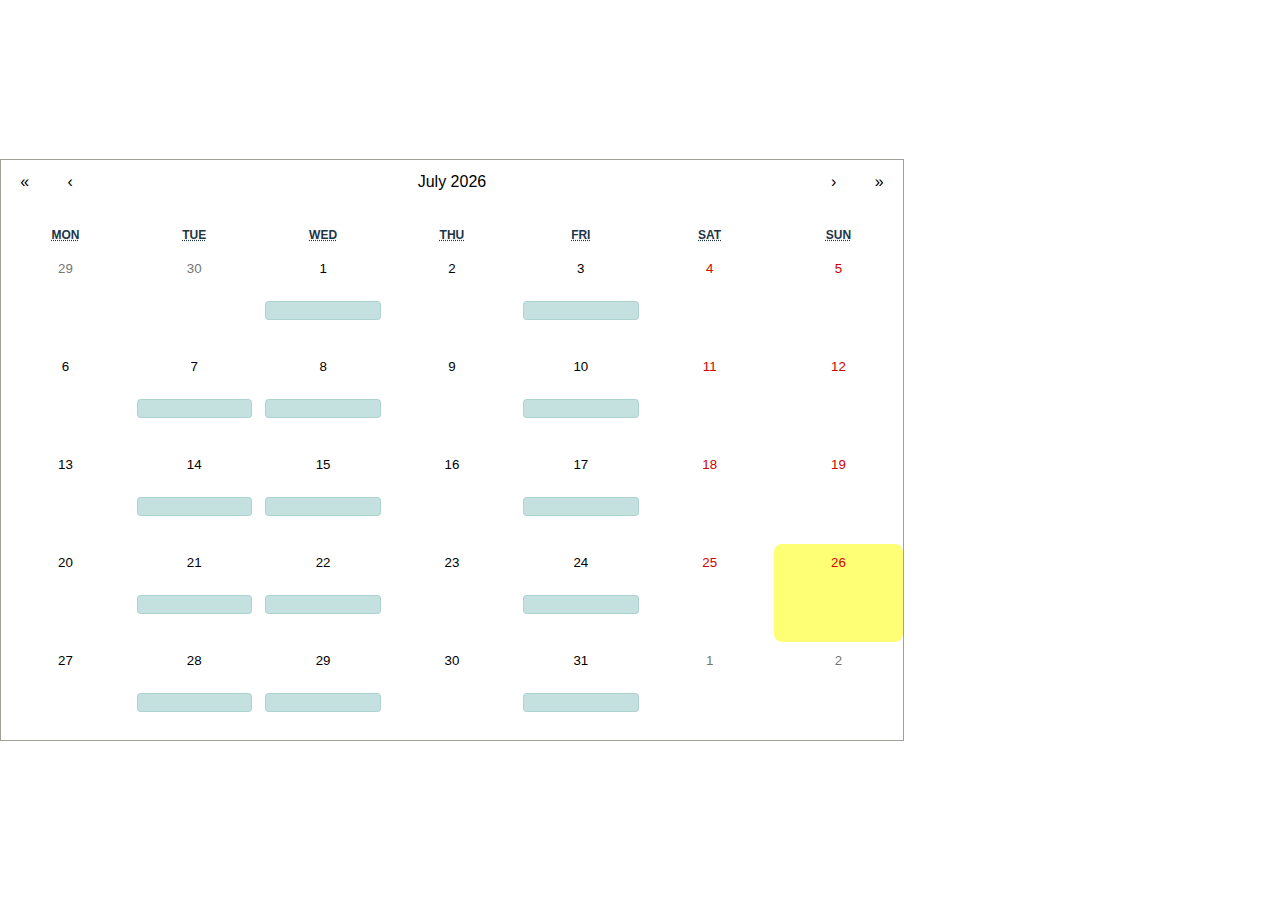
==== classbooking/index.html @ 89979f80 "update classbooking" ====
<!doctype html>
<html lang="en">
  <head>
    <meta charset="UTF-8" />
    <link rel="icon" type="image/svg+xml" href="./vite.svg" />
    <meta name="viewport" content="width=device-width, initial-scale=1.0" />
    <title>Vite + React + TS</title>
    <script type="module" crossorigin src="./assets/index-D2__f5T7.js"></script>
    <link rel="stylesheet" crossorigin href="./assets/index-FlWIGZBQ.css">
  </head>
  <body>
    <div id="root"></div>
  </body>
</html>
---- classbooking/assets/index-FlWIGZBQ.css ----
.react-calendar{width:350px;max-width:100%;background:#fff;border:1px solid #a0a096;font-family:Arial,Helvetica,sans-serif;line-height:1.125em}.react-calendar--doubleView{width:700px}.react-calendar--doubleView .react-calendar__viewContainer{display:flex;margin:-.5em}.react-calendar--doubleView .react-calendar__viewContainer>*{width:50%;margin:.5em}.react-calendar,.react-calendar *,.react-calendar *:before,.react-calendar *:after{-moz-box-sizing:border-box;-webkit-box-sizing:border-box;box-sizing:border-box}.react-calendar button{margin:0;border:0;outline:none}.react-calendar button:enabled:hover{cursor:pointer}.react-calendar__navigation{display:flex;height:44px;margin-bottom:1em}.react-calendar__navigation button{min-width:44px;background:none}.react-calendar__navigation button:disabled{background-color:#f0f0f0}.react-calendar__navigation button:enabled:hover,.react-calendar__navigation button:enabled:focus{background-color:#e6e6e6}.react-calendar__month-view__weekdays{text-align:center;text-transform:uppercase;font:inherit;font-size:.75em;font-weight:700}.react-calendar__month-view__weekdays__weekday{padding:.5em}.react-calendar__month-view__weekNumbers .react-calendar__tile{display:flex;align-items:center;justify-content:center;font:inherit;font-size:.75em;font-weight:700}.react-calendar__month-view__days__day--weekend{color:#d10000}.react-calendar__month-view__days__day--neighboringMonth,.react-calendar__decade-view__years__year--neighboringDecade,.react-calendar__century-view__decades__decade--neighboringCentury{color:#757575}.react-calendar__year-view .react-calendar__tile,.react-calendar__decade-view .react-calendar__tile,.react-calendar__century-view .react-calendar__tile{padding:2em .5em}.react-calendar__tile{max-width:100%;padding:10px 6.6667px;background:none;text-align:center;line-height:16px;font:inherit;font-size:.833em}.react-calendar__tile:disabled{background-color:#f0f0f0;color:#ababab}.react-calendar__month-view__days__day--neighboringMonth:disabled,.react-calendar__decade-view__years__year--neighboringDecade:disabled,.react-calendar__century-view__decades__decade--neighboringCentury:disabled{color:#cdcdcd}.react-calendar__tile:enabled:hover,.react-calendar__tile:enabled:focus{background-color:#e6e6e6}.react-calendar__tile--now{background:#ffff76}.react-calendar__tile--now:enabled:hover,.react-calendar__tile--now:enabled:focus{background:#ffffa9}.react-calendar__tile--hasActive{background:#76baff}.react-calendar__tile--hasActive:enabled:hover,.react-calendar__tile--hasActive:enabled:focus{background:#a9d4ff}.react-calendar__tile--active{background:#006edc;color:#fff}.react-calendar__tile--active:enabled:hover,.react-calendar__tile--active:enabled:focus{background:#1087ff}.react-calendar--selectRange .react-calendar__tile--hover{background-color:#e6e6e6}.day-cell{position:relative;height:60px}.react-calendar{width:100%!important}.event-block{position:absolute;left:0;right:0;background-color:#007bffb3;border:1px solid #007bff;border-radius:4px;overflow:hidden;text-overflow:ellipsis;white-space:nowrap;padding:0;box-sizing:border-box}.event-block.enable{background-color:#97cac58e;border:1px solid #97cac58e}.event-block.booking{background-color:#e68168;border:1px solid #e68168}:root{font-family:Inter,system-ui,Avenir,Helvetica,Arial,sans-serif;line-height:1.5;font-weight:400;color-scheme:light dark;color:#ffffffde;background-color:#242424;font-synthesis:none;text-rendering:optimizeLegibility;-webkit-font-smoothing:antialiased;-moz-osx-font-smoothing:grayscale}a{font-weight:500;color:#646cff;text-decoration:inherit}a:hover{color:#535bf2}body{margin:0;display:flex;place-items:center;min-width:320px;min-height:100vh}h1{font-size:3.2em;line-height:1.1}button{border-radius:8px;border:1px solid transparent;padding:.6em 1.2em;font-size:1em;font-weight:500;font-family:inherit;background-color:#1a1a1a;cursor:pointer;transition:border-color .25s}button:hover{border-color:#646cff}button:focus,button:focus-visible{outline:4px auto -webkit-focus-ring-color}@media (prefers-color-scheme: light){:root{color:#213547;background-color:#fff}a:hover{color:#747bff}button{background-color:#f9f9f9}}
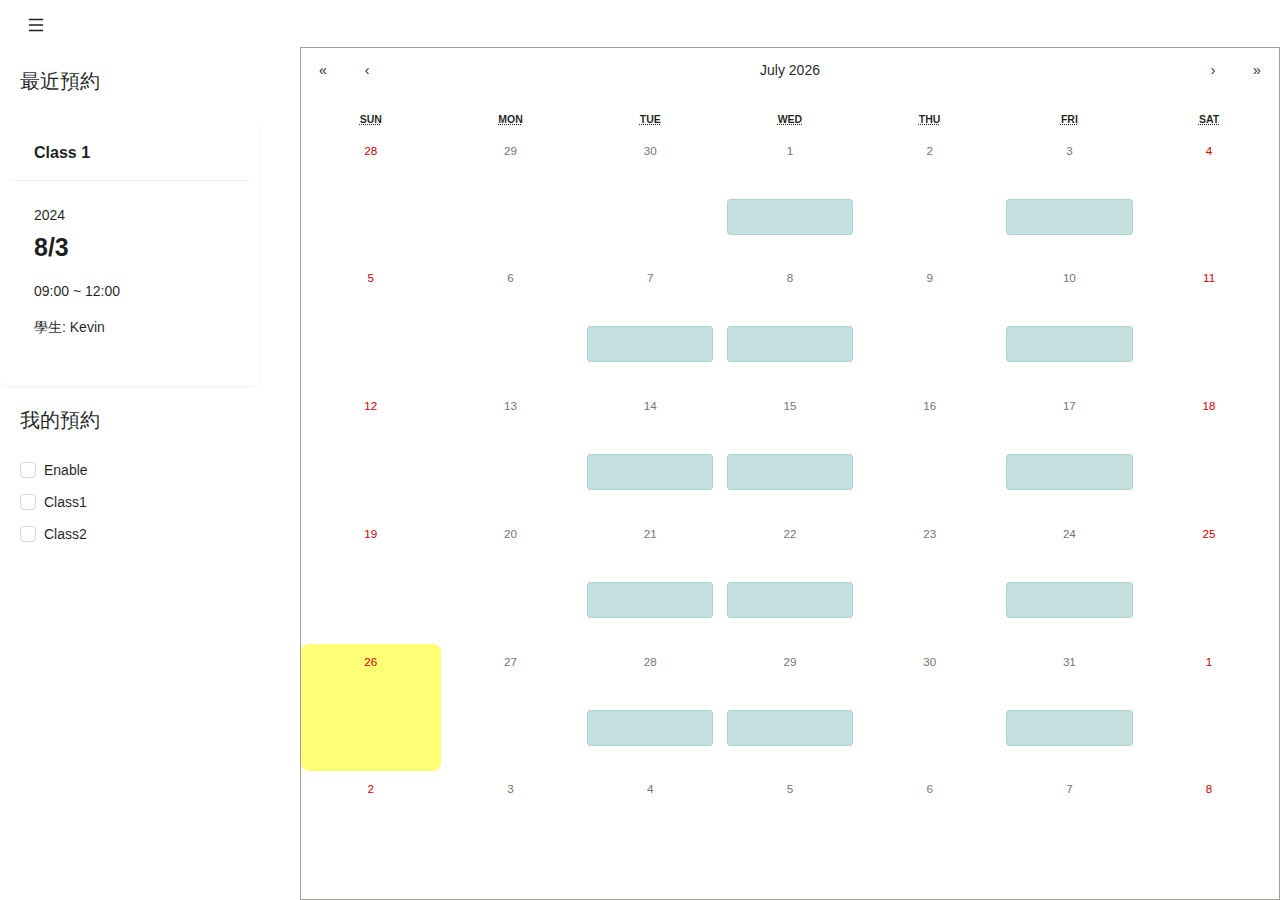
==== commit 1f1e9a9d: "update: antd UI" ====
--- a/classbooking/index.html
+++ b/classbooking/index.html
@@ -5,8 +5,8 @@
     <link rel="icon" type="image/svg+xml" href="./vite.svg" />
     <meta name="viewport" content="width=device-width, initial-scale=1.0" />
     <title>Vite + React + TS</title>
-    <script type="module" crossorigin src="./assets/index-D2__f5T7.js"></script>
-    <link rel="stylesheet" crossorigin href="./assets/index-FlWIGZBQ.css">
+    <script type="module" crossorigin src="./assets/index-CDmDq1iK.js"></script>
+    <link rel="stylesheet" crossorigin href="./assets/index-DyQu7ZlV.css">
   </head>
   <body>
     <div id="root"></div>
--- a/classbooking/assets/index-DyQu7ZlV.css
+++ b/classbooking/assets/index-DyQu7ZlV.css
@@ -0,0 +1 @@
+.react-calendar{width:350px;max-width:100%;background:#fff;border:1px solid #a0a096;font-family:Arial,Helvetica,sans-serif;line-height:1.125em}.react-calendar--doubleView{width:700px}.react-calendar--doubleView .react-calendar__viewContainer{display:flex;margin:-.5em}.react-calendar--doubleView .react-calendar__viewContainer>*{width:50%;margin:.5em}.react-calendar,.react-calendar *,.react-calendar *:before,.react-calendar *:after{-moz-box-sizing:border-box;-webkit-box-sizing:border-box;box-sizing:border-box}.react-calendar button{margin:0;border:0;outline:none}.react-calendar button:enabled:hover{cursor:pointer}.react-calendar__navigation{display:flex;height:44px;margin-bottom:1em}.react-calendar__navigation button{min-width:44px;background:none}.react-calendar__navigation button:disabled{background-color:#f0f0f0}.react-calendar__navigation button:enabled:hover,.react-calendar__navigation button:enabled:focus{background-color:#e6e6e6}.react-calendar__month-view__weekdays{text-align:center;text-transform:uppercase;font:inherit;font-size:.75em;font-weight:700}.react-calendar__month-view__weekdays__weekday{padding:.5em}.react-calendar__month-view__weekNumbers .react-calendar__tile{display:flex;align-items:center;justify-content:center;font:inherit;font-size:.75em;font-weight:700}.react-calendar__month-view__days__day--neighboringMonth,.react-calendar__decade-view__years__year--neighboringDecade,.react-calendar__century-view__decades__decade--neighboringCentury{color:#757575}.react-calendar__year-view .react-calendar__tile,.react-calendar__decade-view .react-calendar__tile,.react-calendar__century-view .react-calendar__tile{padding:2em .5em}.react-calendar__tile{max-width:100%;padding:10px 6.6667px;background:none;text-align:center;line-height:16px;font:inherit;font-size:.833em}.react-calendar__tile:disabled{background-color:#f0f0f0;color:#ababab}.react-calendar__month-view__days__day--neighboringMonth:disabled,.react-calendar__decade-view__years__year--neighboringDecade:disabled,.react-calendar__century-view__decades__decade--neighboringCentury:disabled{color:#cdcdcd}.react-calendar__tile:enabled:hover,.react-calendar__tile:enabled:focus{background-color:#e6e6e6}.react-calendar__tile--now{background:#ffff76}.react-calendar__tile--now:enabled:hover,.react-calendar__tile--now:enabled:focus{background:#ffffa9}.react-calendar__tile--hasActive{background:#76baff}.react-calendar__tile--hasActive:enabled:hover,.react-calendar__tile--hasActive:enabled:focus{background:#a9d4ff}.react-calendar__tile--active{background:#006edc;color:#fff}.react-calendar__tile--active:enabled:hover,.react-calendar__tile--active:enabled:focus{background:#1087ff}.react-calendar--selectRange .react-calendar__tile--hover{background-color:#e6e6e6}.day-cell{position:relative;height:100%}.react-calendar{width:100%!important;height:100%;display:flex;flex-direction:column}.react-calendar__viewContainer{flex-grow:1}.react-calendar__month-view{height:100%}.react-calendar__month-view>div{height:100%}.react-calendar__month-view>div>div{display:flex;flex-direction:column;height:100%}.event-block{position:absolute;left:0;right:0;background-color:#007bffb3;border:1px solid #007bff;border-radius:4px;overflow:hidden;text-overflow:ellipsis;white-space:nowrap;padding:0;box-sizing:border-box}.event-block.enable{background-color:#97cac58e;border:1px solid #97cac58e}.event-block.booking{background-color:#e68168;border:1px solid #e68168}.react-calendar__tile--active{background:none}.react-calendar__tile--active:enabled:focus{background:none}.react-calendar__month-view__days{height:100%}.react-calendar__month-view__days__day{color:#757575;height:16.66%}.react-calendar__month-view__days__day--weekend{color:#d10000}html,body{width:100%;height:100%}input::-ms-clear,input::-ms-reveal{display:none}*,*:before,*:after{box-sizing:border-box}html{font-family:sans-serif;line-height:1.15;-webkit-text-size-adjust:100%;-ms-text-size-adjust:100%;-ms-overflow-style:scrollbar;-webkit-tap-highlight-color:rgba(0,0,0,0)}@-ms-viewport{width:device-width}body{margin:0}[tabindex="-1"]:focus{outline:none}hr{box-sizing:content-box;height:0;overflow:visible}h1,h2,h3,h4,h5,h6{margin-top:0;margin-bottom:.5em;font-weight:500}p{margin-top:0;margin-bottom:1em}abbr[title],abbr[data-original-title]{-webkit-text-decoration:underline dotted;text-decoration:underline;text-decoration:underline dotted;border-bottom:0;cursor:help}address{margin-bottom:1em;font-style:normal;line-height:inherit}input[type=text],input[type=password],input[type=number],textarea{-webkit-appearance:none}ol,ul,dl{margin-top:0;margin-bottom:1em}ol ol,ul ul,ol ul,ul ol{margin-bottom:0}dt{font-weight:500}dd{margin-bottom:.5em;margin-left:0}blockquote{margin:0 0 1em}dfn{font-style:italic}b,strong{font-weight:bolder}small{font-size:80%}sub,sup{position:relative;font-size:75%;line-height:0;vertical-align:baseline}sub{bottom:-.25em}sup{top:-.5em}pre,code,kbd,samp{font-size:1em;font-family:SFMono-Regular,Consolas,Liberation Mono,Menlo,Courier,monospace}pre{margin-top:0;margin-bottom:1em;overflow:auto}figure{margin:0 0 1em}img{vertical-align:middle;border-style:none}a,area,button,[role=button],input:not([type=range]),label,select,summary,textarea{touch-action:manipulation}table{border-collapse:collapse}caption{padding-top:.75em;padding-bottom:.3em;text-align:left;caption-side:bottom}input,button,select,optgroup,textarea{margin:0;color:inherit;font-size:inherit;font-family:inherit;line-height:inherit}button,input{overflow:visible}button,select{text-transform:none}button,html [type=button],[type=reset],[type=submit]{-webkit-appearance:button}button::-moz-focus-inner,[type=button]::-moz-focus-inner,[type=reset]::-moz-focus-inner,[type=submit]::-moz-focus-inner{padding:0;border-style:none}input[type=radio],input[type=checkbox]{box-sizing:border-box;padding:0}input[type=date],input[type=time],input[type=datetime-local],input[type=month]{-webkit-appearance:listbox}textarea{overflow:auto;resize:vertical}fieldset{min-width:0;margin:0;padding:0;border:0}legend{display:block;width:100%;max-width:100%;margin-bottom:.5em;padding:0;color:inherit;font-size:1.5em;line-height:inherit;white-space:normal}progress{vertical-align:baseline}[type=number]::-webkit-inner-spin-button,[type=number]::-webkit-outer-spin-button{height:auto}[type=search]{outline-offset:-2px;-webkit-appearance:none}[type=search]::-webkit-search-cancel-button,[type=search]::-webkit-search-decoration{-webkit-appearance:none}::-webkit-file-upload-button{font:inherit;-webkit-appearance:button}output{display:inline-block}summary{display:list-item}template{display:none}[hidden]{display:none!important}mark{padding:.2em;background-color:#feffe6}#root{max-width:1280px;margin:0 auto;text-align:center}.logo{height:6em;padding:1.5em;will-change:filter;transition:filter .3s}.logo:hover{filter:drop-shadow(0 0 2em #646cffaa)}.logo.react:hover{filter:drop-shadow(0 0 2em #61dafbaa)}@keyframes logo-spin{0%{transform:rotate(0)}to{transform:rotate(360deg)}}@media (prefers-reduced-motion: no-preference){a:nth-of-type(2) .logo{animation:logo-spin infinite 20s linear}}.card{padding:2em}.read-the-docs{color:#888}button:focus{outline:0 auto black!important}.month-and-date p{font-size:25px;font-weight:700;margin-bottom:.5em}.scheduleFilter{padding:5px 20px;text-align:start}:root{font-family:Inter,system-ui,Avenir,Helvetica,Arial,sans-serif;line-height:1.5;font-weight:400;color-scheme:light dark;color:#ffffffde;background-color:#242424;font-synthesis:none;text-rendering:optimizeLegibility;-webkit-font-smoothing:antialiased;-moz-osx-font-smoothing:grayscale}a{font-weight:500;color:#646cff;text-decoration:inherit}a:hover{color:#535bf2}body{margin:0;display:flex;place-items:center;min-width:320px;min-height:100vh}h1{font-size:3.2em;line-height:1.1}button{border-radius:8px;border:1px solid transparent;padding:.6em 1.2em;font-size:1em;font-weight:500;font-family:inherit;background-color:#1a1a1a;cursor:pointer;transition:border-color .25s}button:hover{border-color:#646cff}button:focus,button:focus-visible{outline:4px auto -webkit-focus-ring-color}@media (prefers-color-scheme: light){:root{color:#213547;background-color:#fff}a:hover{color:#747bff}button{background-color:#f9f9f9}}
